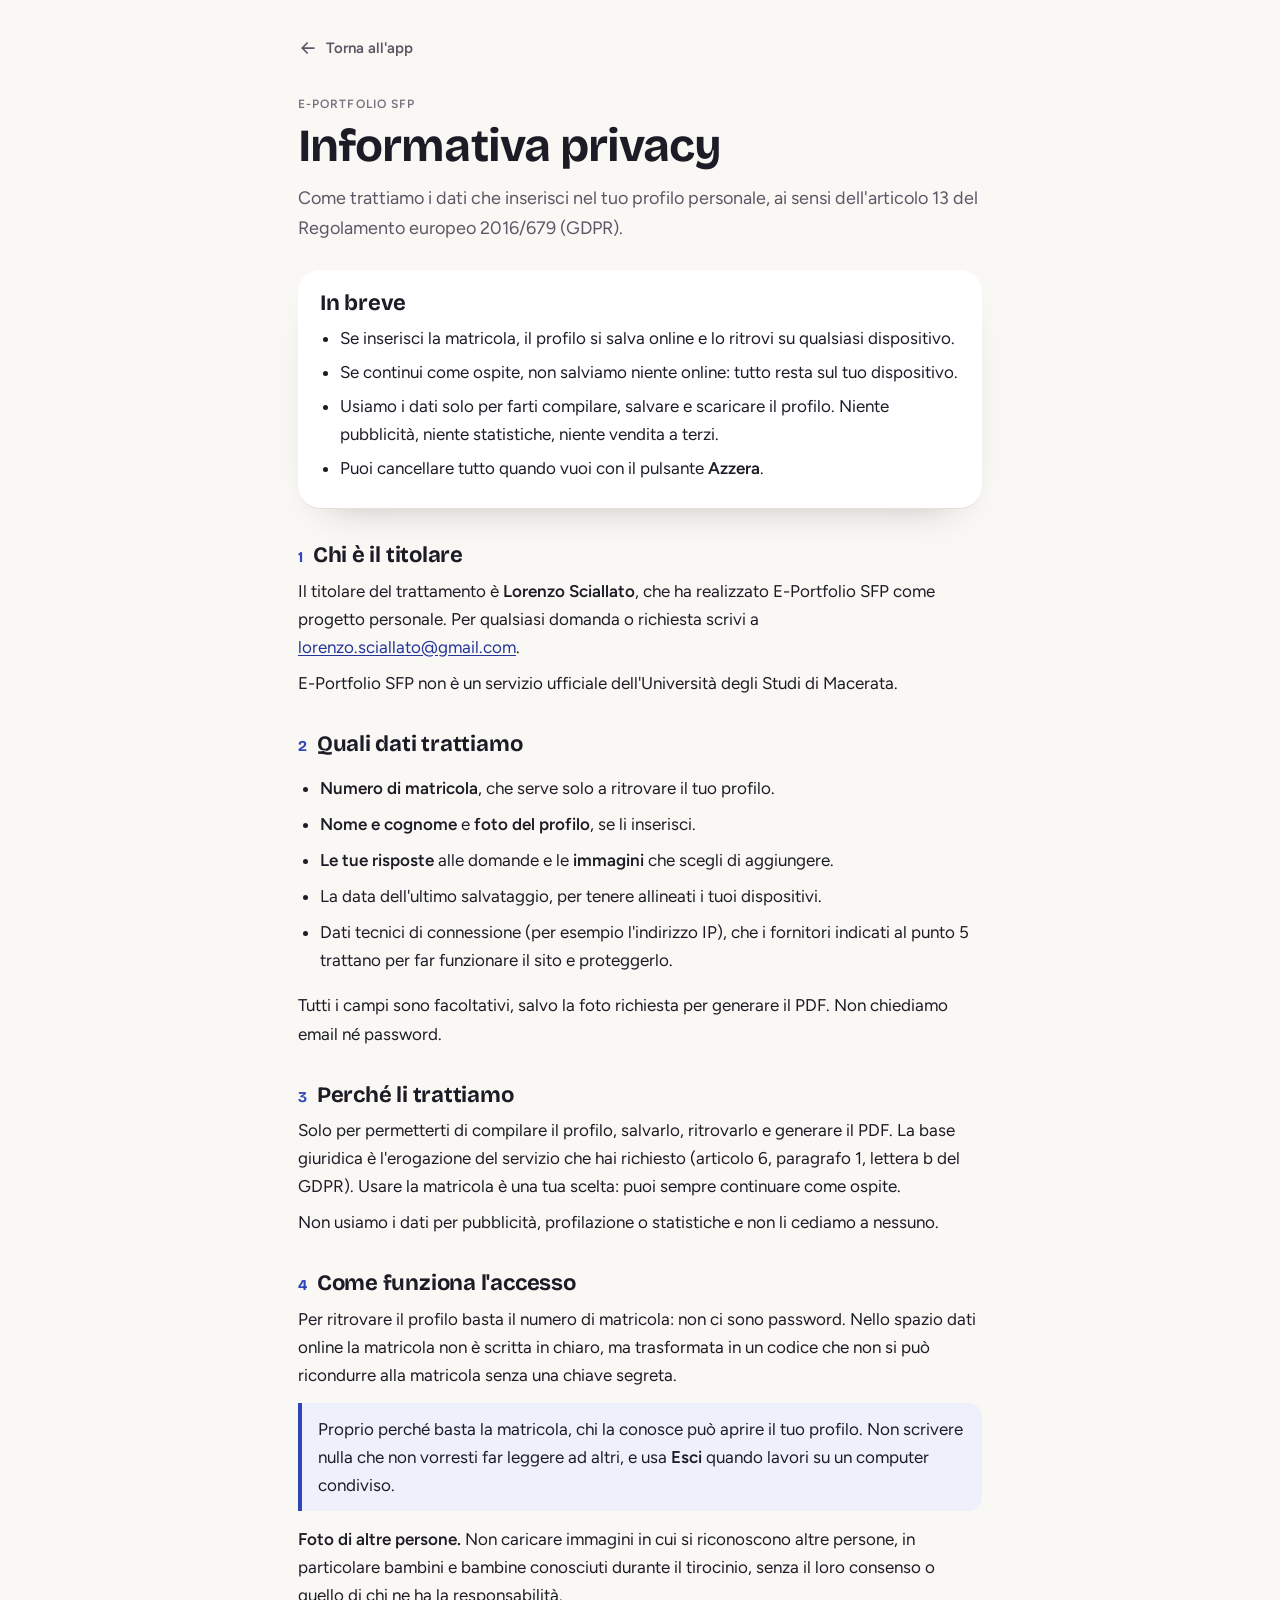
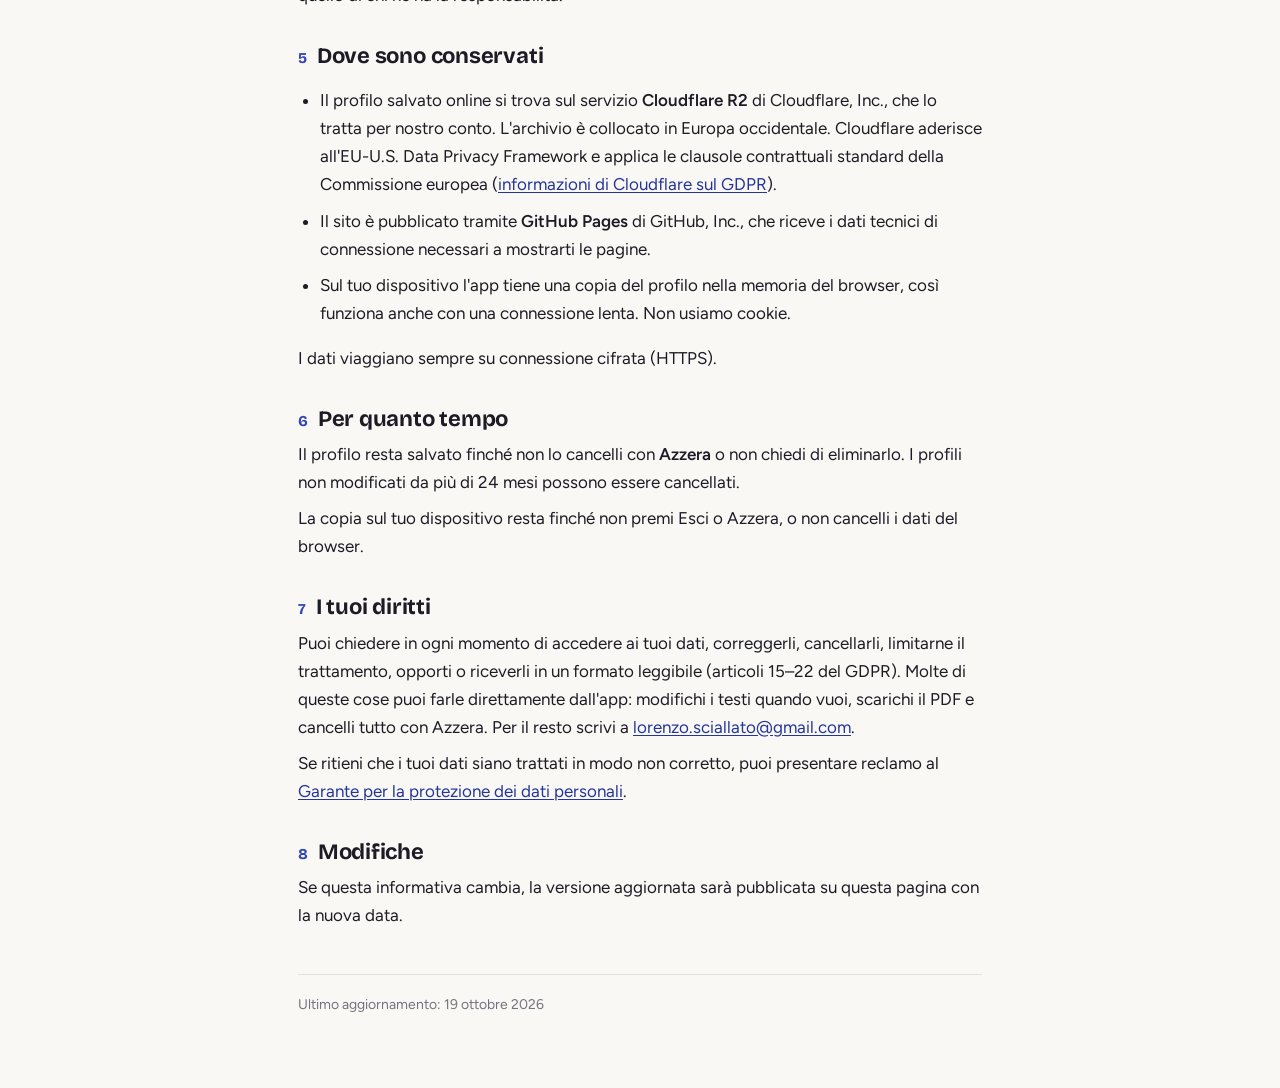
==== privacy.html @ 47c365b1 "Pubblica E-Portfolio SFP con salvataggio online e informativa privacy Co-Authored-By: Claude Opus 5." ====
<!doctype html>
<html lang="it">
<head>
<meta charset="utf-8">
<meta name="viewport" content="width=device-width,initial-scale=1,viewport-fit=cover">
<title>Informativa privacy · E-Portfolio SFP</title>
<meta name="description" content="Come vengono trattati i dati del profilo personale E-Portfolio SFP.">
<style>
@font-face{font-family:"Tit";src:url(assets/tit-700.ttf) format("truetype");font-weight:700;font-display:swap}
@font-face{font-family:"Txt";src:url(assets/txt-400.ttf) format("truetype");font-weight:400;font-display:swap}
@font-face{font-family:"Txt";src:url(assets/txt-600.ttf) format("truetype");font-weight:600;font-display:swap}
:root{--bg:#faf8f4;--surface:#fff;--ink:#1d1b26;--soft:#5b5766;--faint:#767280;--line:#e6e0d6;--brand:#3046b8;--brand-deep:#24359a}
*{box-sizing:border-box}
html{-webkit-text-size-adjust:100%}
body{margin:0;background:var(--bg);color:var(--ink);font:400 17px/1.65 "Txt",system-ui,sans-serif}
.wrap{max-width:720px;margin:0 auto;padding:28px max(18px,env(safe-area-inset-left)) 64px}
.torna{display:inline-flex;align-items:center;gap:8px;color:var(--soft);text-decoration:none;font-weight:600;font-size:15px;padding:8px 12px;margin-left:-12px;border-radius:12px}
.torna:hover{background:#f2eee7;color:var(--ink)}
.torna svg{width:20px;height:20px}
.eti{margin:26px 0 6px;font-size:12px;font-weight:600;letter-spacing:.09em;text-transform:uppercase;color:var(--faint)}
h1{font-family:"Tit",system-ui,sans-serif;font-weight:700;font-size:clamp(32px,7vw,46px);line-height:1.08;letter-spacing:-.02em;margin:0 0 14px}
.intro{color:var(--soft);font-size:18px;margin:0 0 26px}
.in-breve{background:var(--surface);border-radius:22px;padding:20px 22px;box-shadow:0 1px 0 var(--line),0 20px 40px -30px rgba(29,27,38,.4);margin-bottom:34px}
.in-breve h2{margin-top:0}
.in-breve ul{margin:0;padding-left:20px}
.in-breve li{margin:6px 0}
h2{font-family:"Tit",system-ui,sans-serif;font-weight:700;font-size:22px;line-height:1.2;letter-spacing:-.01em;margin:34px 0 8px;display:flex;gap:10px;align-items:baseline}
h2 b{color:var(--brand);font-size:15px;font-variant-numeric:tabular-nums}
p,li{margin:8px 0}
ul{padding-left:22px}
a{color:var(--brand-deep);text-underline-offset:2px}
.attenzione{border-left:4px solid var(--brand);background:#eef0fb;border-radius:0 14px 14px 0;padding:12px 16px;margin:14px 0}
.piede{margin-top:44px;padding-top:18px;border-top:1px solid var(--line);color:var(--faint);font-size:14px}
</style>
</head>
<body>
<main class="wrap">
  <a class="torna" href="./"><svg viewBox="0 0 24 24" fill="none" stroke="currentColor" stroke-width="2.1" stroke-linecap="round" stroke-linejoin="round" aria-hidden="true"><path d="M19 12H5M11 18l-6-6 6-6"/></svg>Torna all'app</a>
  <p class="eti">E-Portfolio SFP</p>
  <h1>Informativa privacy</h1>
  <p class="intro">Come trattiamo i dati che inserisci nel tuo profilo personale, ai sensi dell'articolo 13 del Regolamento europeo 2016/679 (GDPR).</p>

  <section class="in-breve" aria-label="In breve">
    <h2>In breve</h2>
    <ul>
      <li>Se inserisci la matricola, il profilo si salva online e lo ritrovi su qualsiasi dispositivo.</li>
      <li>Se continui come ospite, non salviamo niente online: tutto resta sul tuo dispositivo.</li>
      <li>Usiamo i dati solo per farti compilare, salvare e scaricare il profilo. Niente pubblicità, niente statistiche, niente vendita a terzi.</li>
      <li>Puoi cancellare tutto quando vuoi con il pulsante <strong>Azzera</strong>.</li>
    </ul>
  </section>

  <h2><b>1</b>Chi è il titolare</h2>
  <p>Il titolare del trattamento è <strong>Lorenzo Sciallato</strong>, che ha realizzato E-Portfolio SFP come progetto personale. Per qualsiasi domanda o richiesta scrivi a <a href="mailto:lorenzo.sciallato@gmail.com">lorenzo.sciallato@gmail.com</a>.</p>
  <p>E-Portfolio SFP non è un servizio ufficiale dell'Università degli Studi di Macerata.</p>

  <h2><b>2</b>Quali dati trattiamo</h2>
  <ul>
    <li><strong>Numero di matricola</strong>, che serve solo a ritrovare il tuo profilo.</li>
    <li><strong>Nome e cognome</strong> e <strong>foto del profilo</strong>, se li inserisci.</li>
    <li><strong>Le tue risposte</strong> alle domande e le <strong>immagini</strong> che scegli di aggiungere.</li>
    <li>La data dell'ultimo salvataggio, per tenere allineati i tuoi dispositivi.</li>
    <li>Dati tecnici di connessione (per esempio l'indirizzo IP), che i fornitori indicati al punto 5 trattano per far funzionare il sito e proteggerlo.</li>
  </ul>
  <p>Tutti i campi sono facoltativi, salvo la foto richiesta per generare il PDF. Non chiediamo email né password.</p>

  <h2><b>3</b>Perché li trattiamo</h2>
  <p>Solo per permetterti di compilare il profilo, salvarlo, ritrovarlo e generare il PDF. La base giuridica è l'erogazione del servizio che hai richiesto (articolo 6, paragrafo 1, lettera b del GDPR). Usare la matricola è una tua scelta: puoi sempre continuare come ospite.</p>
  <p>Non usiamo i dati per pubblicità, profilazione o statistiche e non li cediamo a nessuno.</p>

  <h2><b>4</b>Come funziona l'accesso</h2>
  <p>Per ritrovare il profilo basta il numero di matricola: non ci sono password. Nello spazio dati online la matricola non è scritta in chiaro, ma trasformata in un codice che non si può ricondurre alla matricola senza una chiave segreta.</p>
  <div class="attenzione">Proprio perché basta la matricola, chi la conosce può aprire il tuo profilo. Non scrivere nulla che non vorresti far leggere ad altri, e usa <strong>Esci</strong> quando lavori su un computer condiviso.</div>
  <p><strong>Foto di altre persone.</strong> Non caricare immagini in cui si riconoscono altre persone, in particolare bambini e bambine conosciuti durante il tirocinio, senza il loro consenso o quello di chi ne ha la responsabilità.</p>

  <h2><b>5</b>Dove sono conservati</h2>
  <ul>
    <li>Il profilo salvato online si trova sul servizio <strong>Cloudflare R2</strong> di Cloudflare, Inc., che lo tratta per nostro conto. L'archivio è collocato in Europa occidentale. Cloudflare aderisce all'EU-U.S. Data Privacy Framework e applica le clausole contrattuali standard della Commissione europea (<a href="https://www.cloudflare.com/trust-hub/gdpr/" target="_blank" rel="noopener">informazioni di Cloudflare sul GDPR</a>).</li>
    <li>Il sito è pubblicato tramite <strong>GitHub Pages</strong> di GitHub, Inc., che riceve i dati tecnici di connessione necessari a mostrarti le pagine.</li>
    <li>Sul tuo dispositivo l'app tiene una copia del profilo nella memoria del browser, così funziona anche con una connessione lenta. Non usiamo cookie.</li>
  </ul>
  <p>I dati viaggiano sempre su connessione cifrata (HTTPS).</p>

  <h2><b>6</b>Per quanto tempo</h2>
  <p>Il profilo resta salvato finché non lo cancelli con <strong>Azzera</strong> o non chiedi di eliminarlo. I profili non modificati da più di 24 mesi possono essere cancellati.</p>
  <p>La copia sul tuo dispositivo resta finché non premi Esci o Azzera, o non cancelli i dati del browser.</p>

  <h2><b>7</b>I tuoi diritti</h2>
  <p>Puoi chiedere in ogni momento di accedere ai tuoi dati, correggerli, cancellarli, limitarne il trattamento, opporti o riceverli in un formato leggibile (articoli 15–22 del GDPR). Molte di queste cose puoi farle direttamente dall'app: modifichi i testi quando vuoi, scarichi il PDF e cancelli tutto con Azzera. Per il resto scrivi a <a href="mailto:lorenzo.sciallato@gmail.com">lorenzo.sciallato@gmail.com</a>.</p>
  <p>Se ritieni che i tuoi dati siano trattati in modo non corretto, puoi presentare reclamo al <a href="https://www.garanteprivacy.it" target="_blank" rel="noopener">Garante per la protezione dei dati personali</a>.</p>

  <h2><b>8</b>Modifiche</h2>
  <p>Se questa informativa cambia, la versione aggiornata sarà pubblicata su questa pagina con la nuova data.</p>

  <p class="piede">Ultimo aggiornamento: 19 ottobre 2026</p>
</main>
</body>
</html>
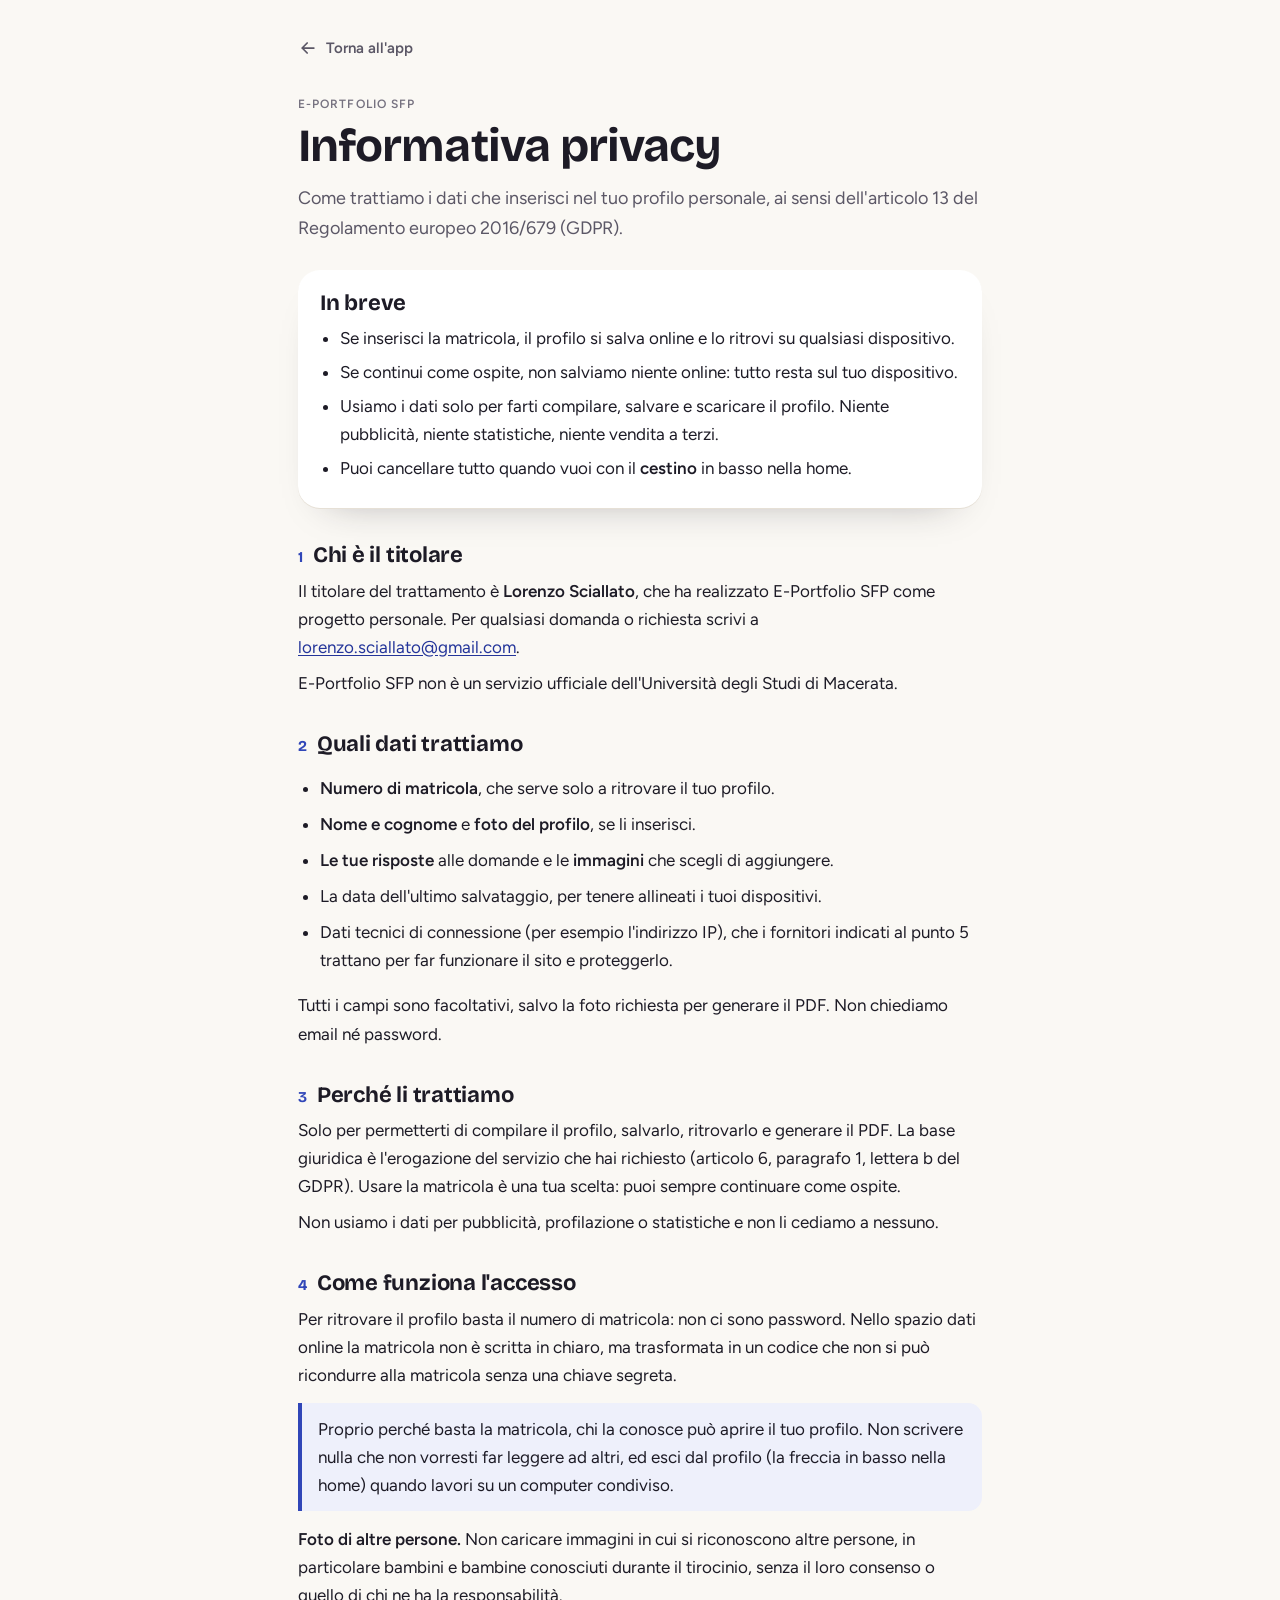
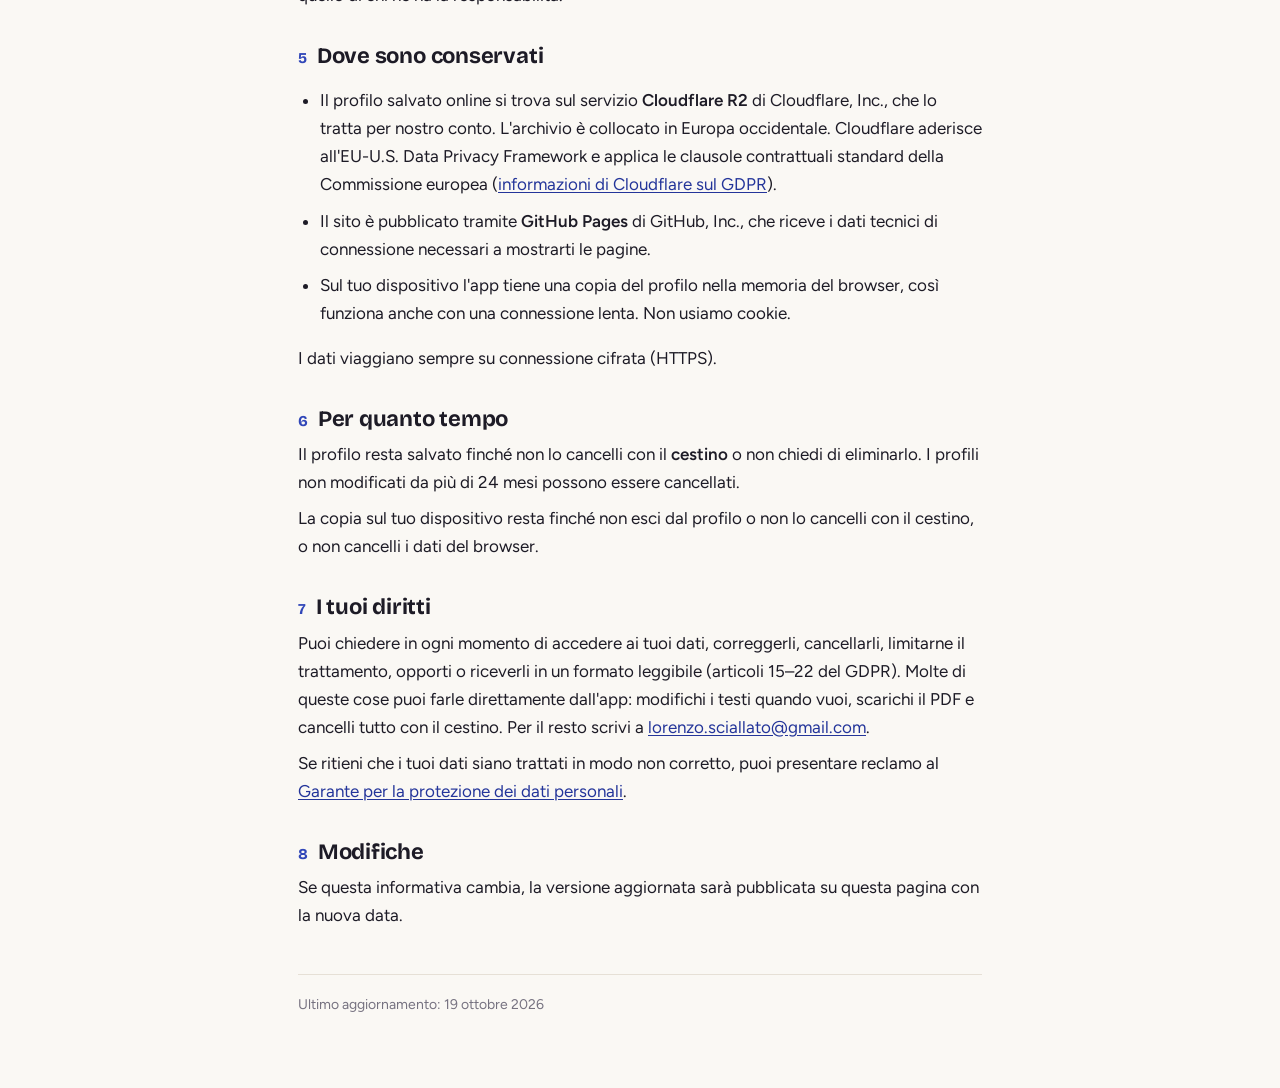
==== commit 1b3015c7: "Pulsanti con icone nella barra in basso, messaggio Bentornato Co-Authored-By: Claude Opus 5.5 <norep" ====
--- a/privacy.html
+++ b/privacy.html
@@ -46,7 +46,7 @@
       <li>Se inserisci la matricola, il profilo si salva online e lo ritrovi su qualsiasi dispositivo.</li>
       <li>Se continui come ospite, non salviamo niente online: tutto resta sul tuo dispositivo.</li>
       <li>Usiamo i dati solo per farti compilare, salvare e scaricare il profilo. Niente pubblicità, niente statistiche, niente vendita a terzi.</li>
-      <li>Puoi cancellare tutto quando vuoi con il pulsante <strong>Azzera</strong>.</li>
+      <li>Puoi cancellare tutto quando vuoi con il <strong>cestino</strong> in basso nella home.</li>
     </ul>
   </section>
 
@@ -70,7 +70,7 @@
 
   <h2><b>4</b>Come funziona l'accesso</h2>
   <p>Per ritrovare il profilo basta il numero di matricola: non ci sono password. Nello spazio dati online la matricola non è scritta in chiaro, ma trasformata in un codice che non si può ricondurre alla matricola senza una chiave segreta.</p>
-  <div class="attenzione">Proprio perché basta la matricola, chi la conosce può aprire il tuo profilo. Non scrivere nulla che non vorresti far leggere ad altri, e usa <strong>Esci</strong> quando lavori su un computer condiviso.</div>
+  <div class="attenzione">Proprio perché basta la matricola, chi la conosce può aprire il tuo profilo. Non scrivere nulla che non vorresti far leggere ad altri, ed esci dal profilo (la freccia in basso nella home) quando lavori su un computer condiviso.</div>
   <p><strong>Foto di altre persone.</strong> Non caricare immagini in cui si riconoscono altre persone, in particolare bambini e bambine conosciuti durante il tirocinio, senza il loro consenso o quello di chi ne ha la responsabilità.</p>
 
   <h2><b>5</b>Dove sono conservati</h2>
@@ -82,11 +82,11 @@
   <p>I dati viaggiano sempre su connessione cifrata (HTTPS).</p>
 
   <h2><b>6</b>Per quanto tempo</h2>
-  <p>Il profilo resta salvato finché non lo cancelli con <strong>Azzera</strong> o non chiedi di eliminarlo. I profili non modificati da più di 24 mesi possono essere cancellati.</p>
-  <p>La copia sul tuo dispositivo resta finché non premi Esci o Azzera, o non cancelli i dati del browser.</p>
+  <p>Il profilo resta salvato finché non lo cancelli con il <strong>cestino</strong> o non chiedi di eliminarlo. I profili non modificati da più di 24 mesi possono essere cancellati.</p>
+  <p>La copia sul tuo dispositivo resta finché non esci dal profilo o non lo cancelli con il cestino, o non cancelli i dati del browser.</p>
 
   <h2><b>7</b>I tuoi diritti</h2>
-  <p>Puoi chiedere in ogni momento di accedere ai tuoi dati, correggerli, cancellarli, limitarne il trattamento, opporti o riceverli in un formato leggibile (articoli 15–22 del GDPR). Molte di queste cose puoi farle direttamente dall'app: modifichi i testi quando vuoi, scarichi il PDF e cancelli tutto con Azzera. Per il resto scrivi a <a href="mailto:lorenzo.sciallato@gmail.com">lorenzo.sciallato@gmail.com</a>.</p>
+  <p>Puoi chiedere in ogni momento di accedere ai tuoi dati, correggerli, cancellarli, limitarne il trattamento, opporti o riceverli in un formato leggibile (articoli 15–22 del GDPR). Molte di queste cose puoi farle direttamente dall'app: modifichi i testi quando vuoi, scarichi il PDF e cancelli tutto con il cestino. Per il resto scrivi a <a href="mailto:lorenzo.sciallato@gmail.com">lorenzo.sciallato@gmail.com</a>.</p>
   <p>Se ritieni che i tuoi dati siano trattati in modo non corretto, puoi presentare reclamo al <a href="https://www.garanteprivacy.it" target="_blank" rel="noopener">Garante per la protezione dei dati personali</a>.</p>
 
   <h2><b>8</b>Modifiche</h2>
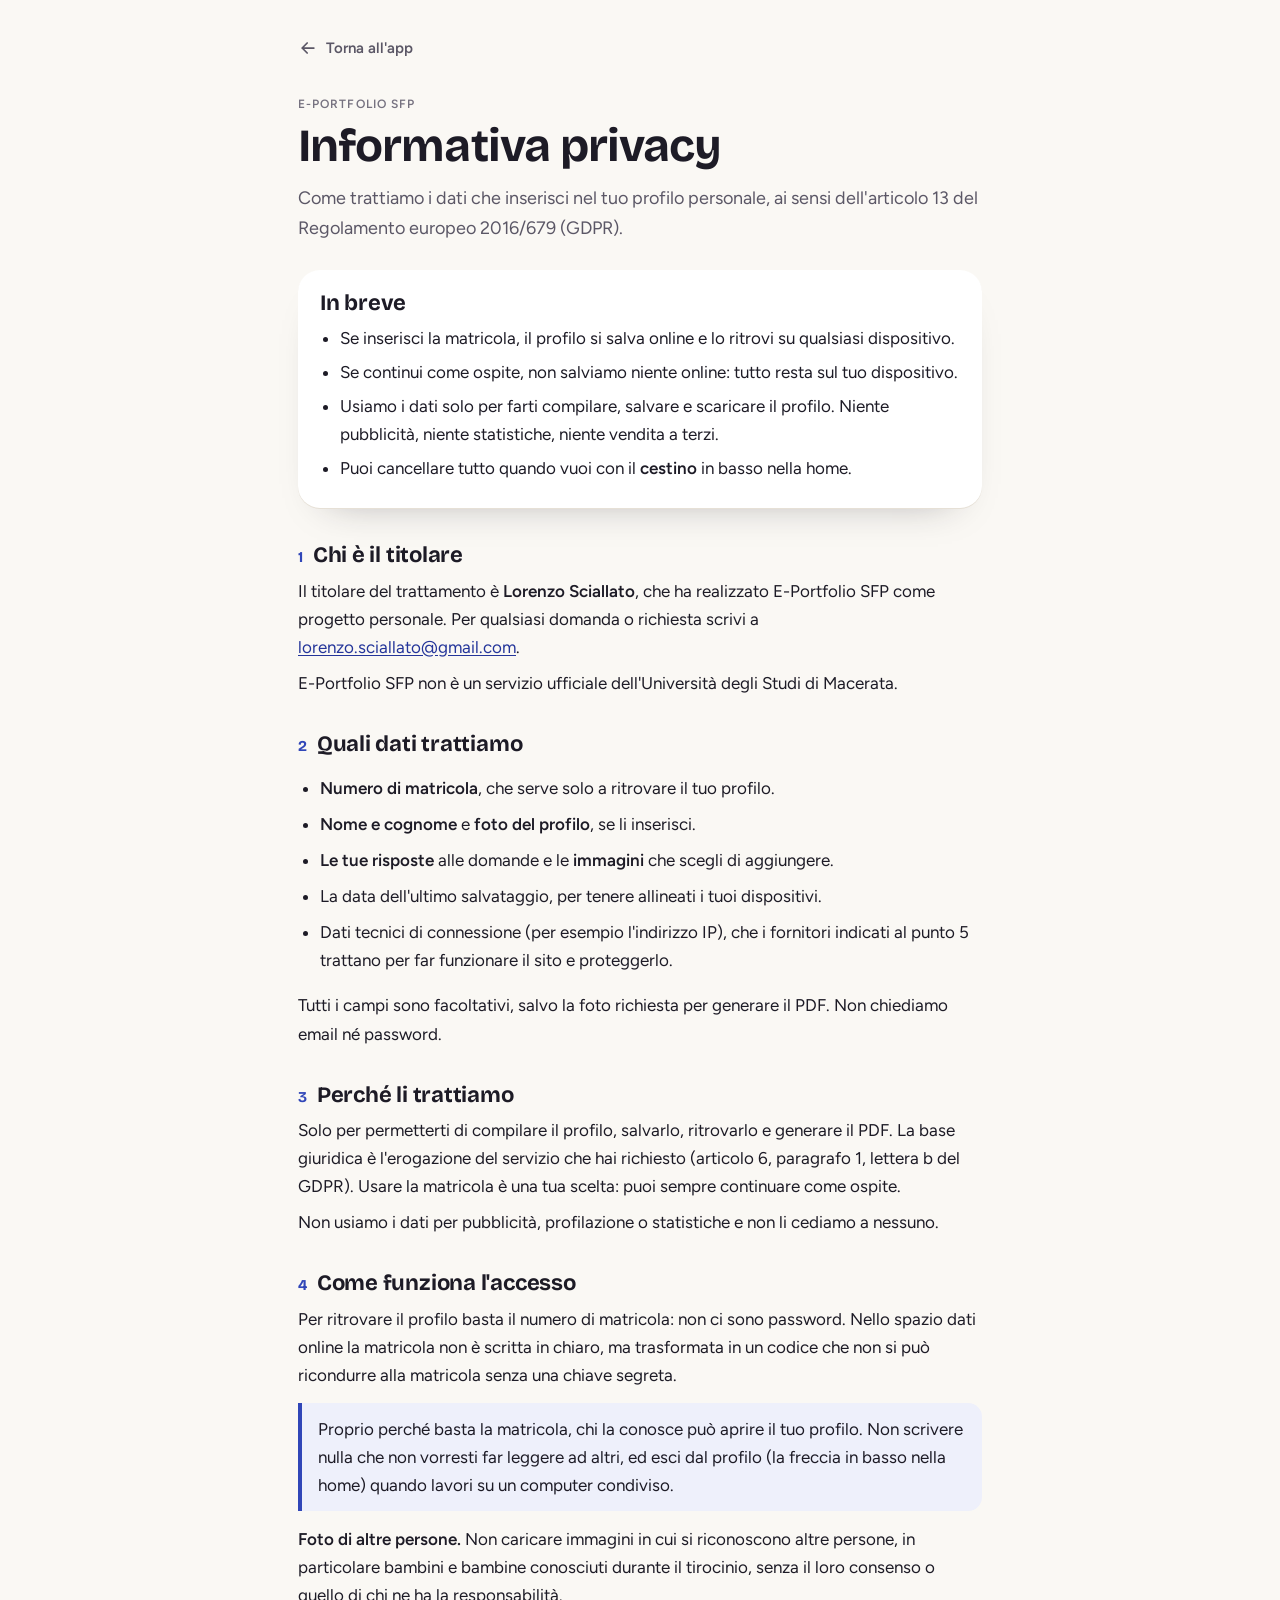
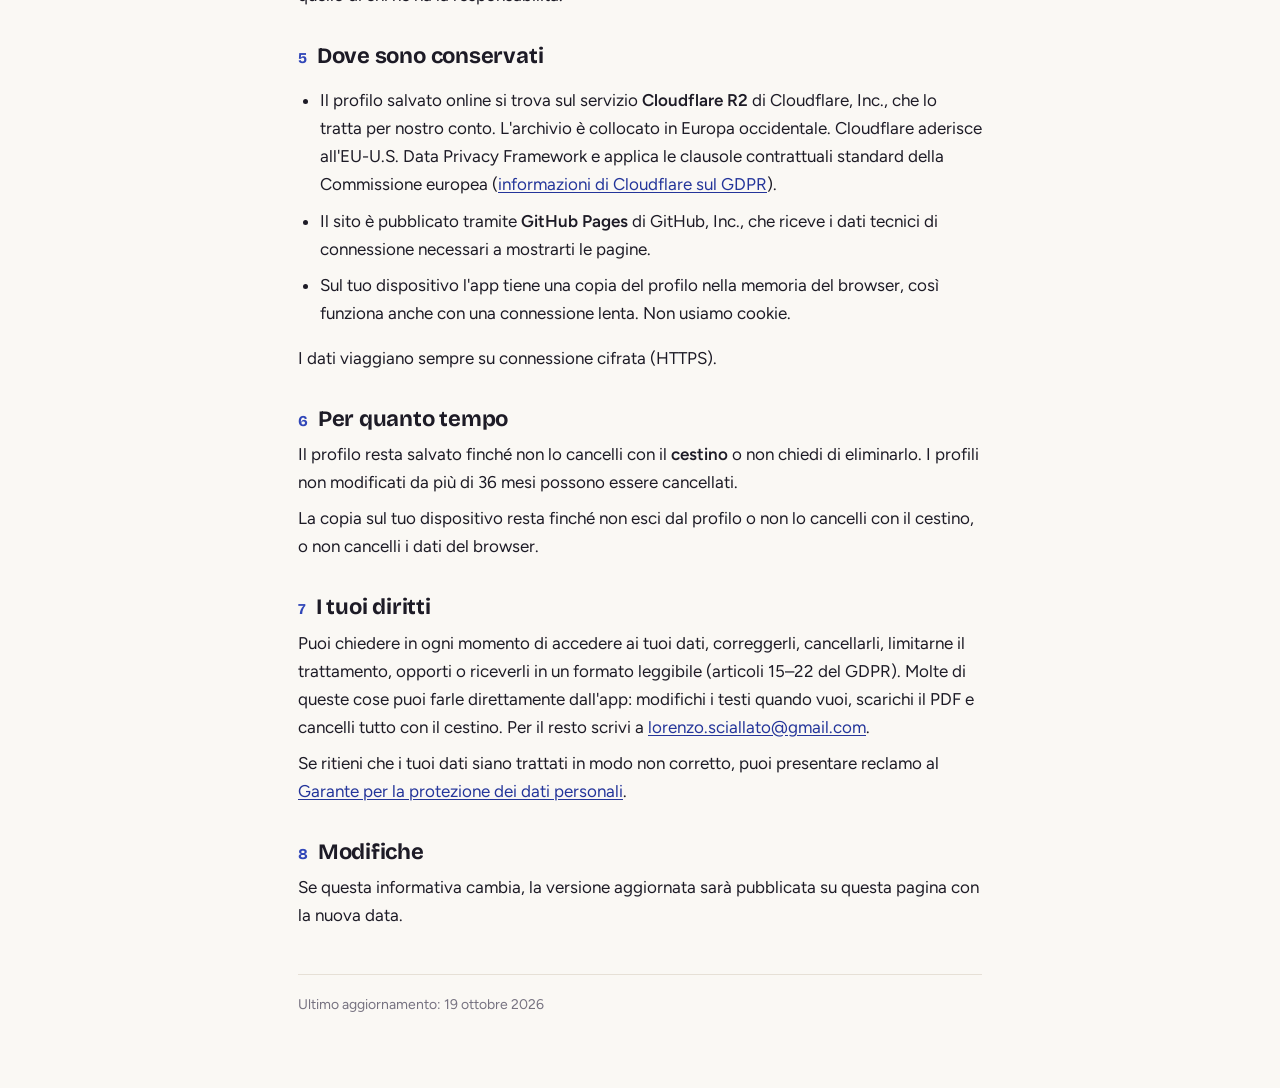
==== commit 4f3664b3: "Sorgenti dell'app, limite di tentativi, privacy a 36 mesi Co-Authored-By: Claude Opus 5.5 <noreply@a" ====
--- a/privacy.html
+++ b/privacy.html
@@ -4,6 +4,8 @@
 <meta charset="utf-8">
 <meta name="viewport" content="width=device-width,initial-scale=1,viewport-fit=cover">
 <title>Informativa privacy · E-Portfolio SFP</title>
+<link rel="icon" type="image/png" sizes="32x32" href="icone/favicon-32.png">
+<link rel="apple-touch-icon" href="icone/apple-touch-icon.png">
 <meta name="description" content="Come vengono trattati i dati del profilo personale E-Portfolio SFP.">
 <style>
 @font-face{font-family:"Tit";src:url(assets/tit-700.ttf) format("truetype");font-weight:700;font-display:swap}
@@ -82,7 +84,7 @@
   <p>I dati viaggiano sempre su connessione cifrata (HTTPS).</p>
 
   <h2><b>6</b>Per quanto tempo</h2>
-  <p>Il profilo resta salvato finché non lo cancelli con il <strong>cestino</strong> o non chiedi di eliminarlo. I profili non modificati da più di 24 mesi possono essere cancellati.</p>
+  <p>Il profilo resta salvato finché non lo cancelli con il <strong>cestino</strong> o non chiedi di eliminarlo. I profili non modificati da più di 36 mesi possono essere cancellati.</p>
   <p>La copia sul tuo dispositivo resta finché non esci dal profilo o non lo cancelli con il cestino, o non cancelli i dati del browser.</p>
 
   <h2><b>7</b>I tuoi diritti</h2>
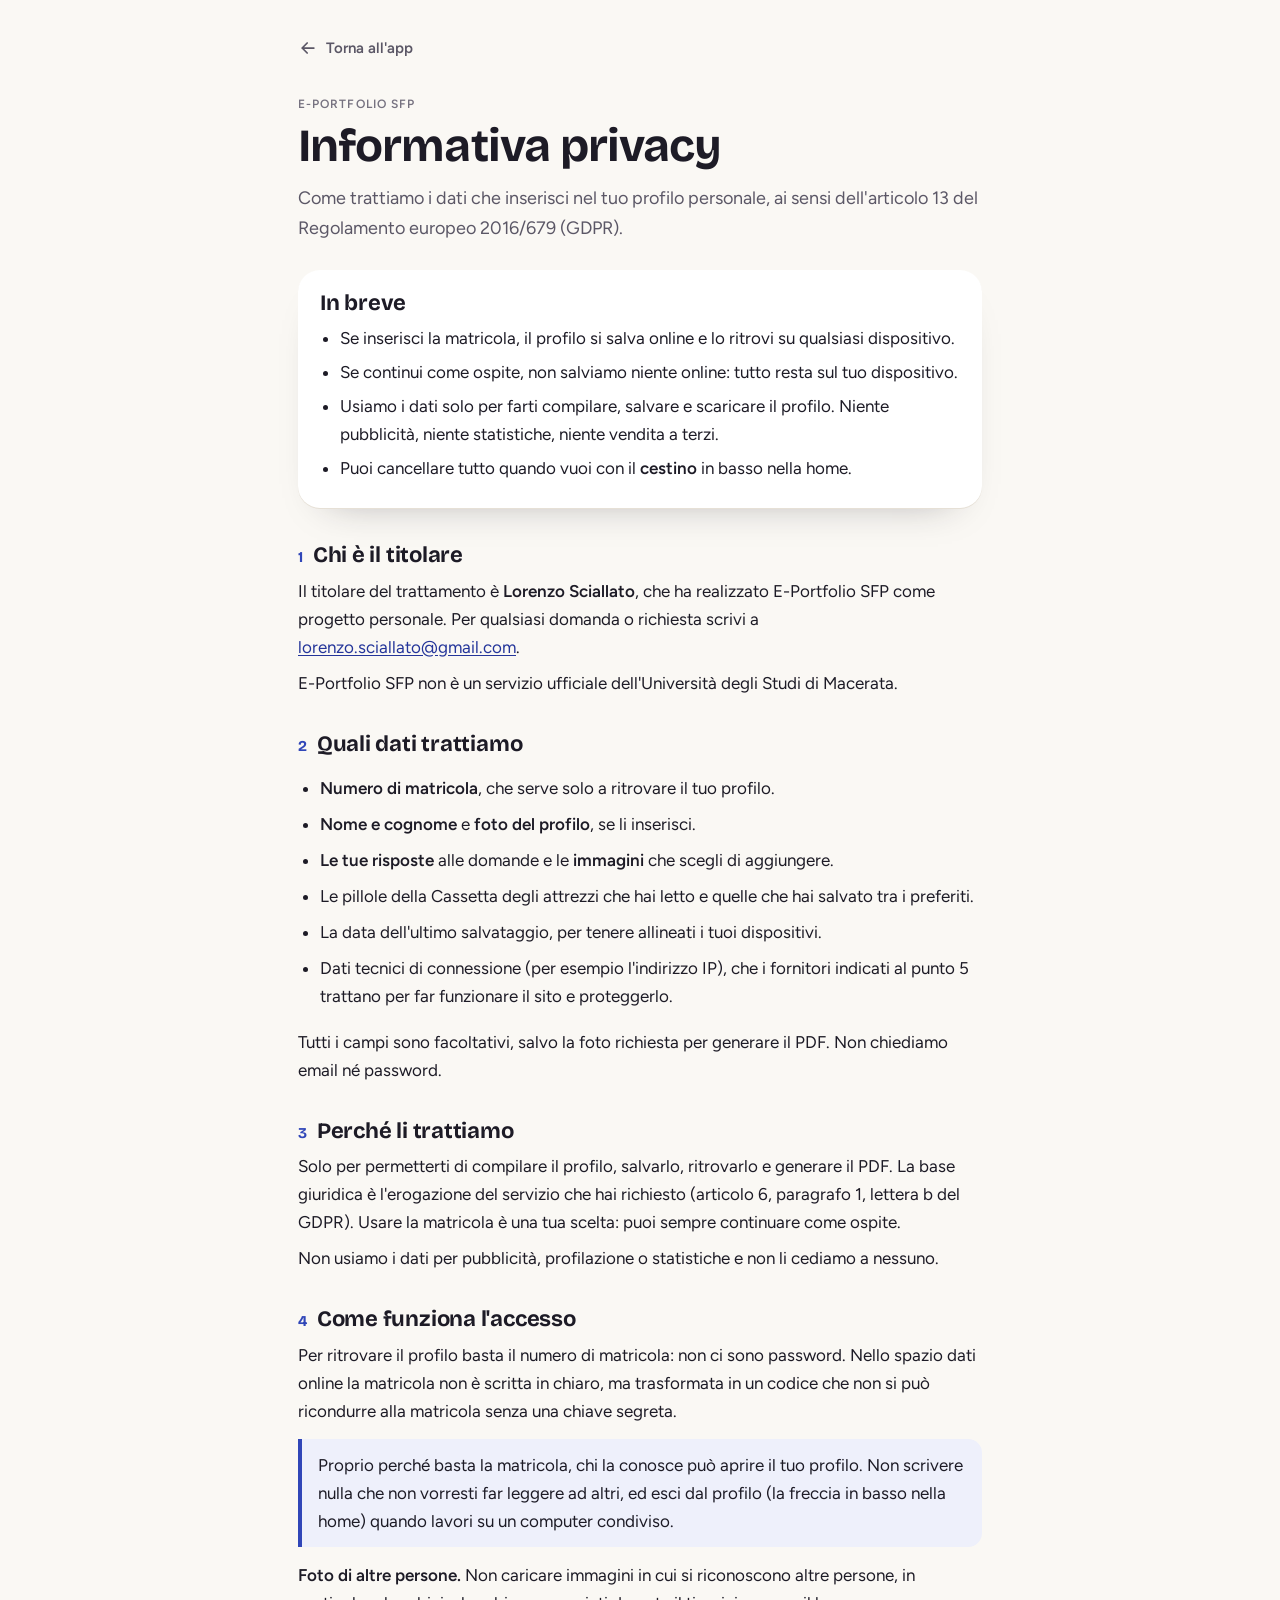
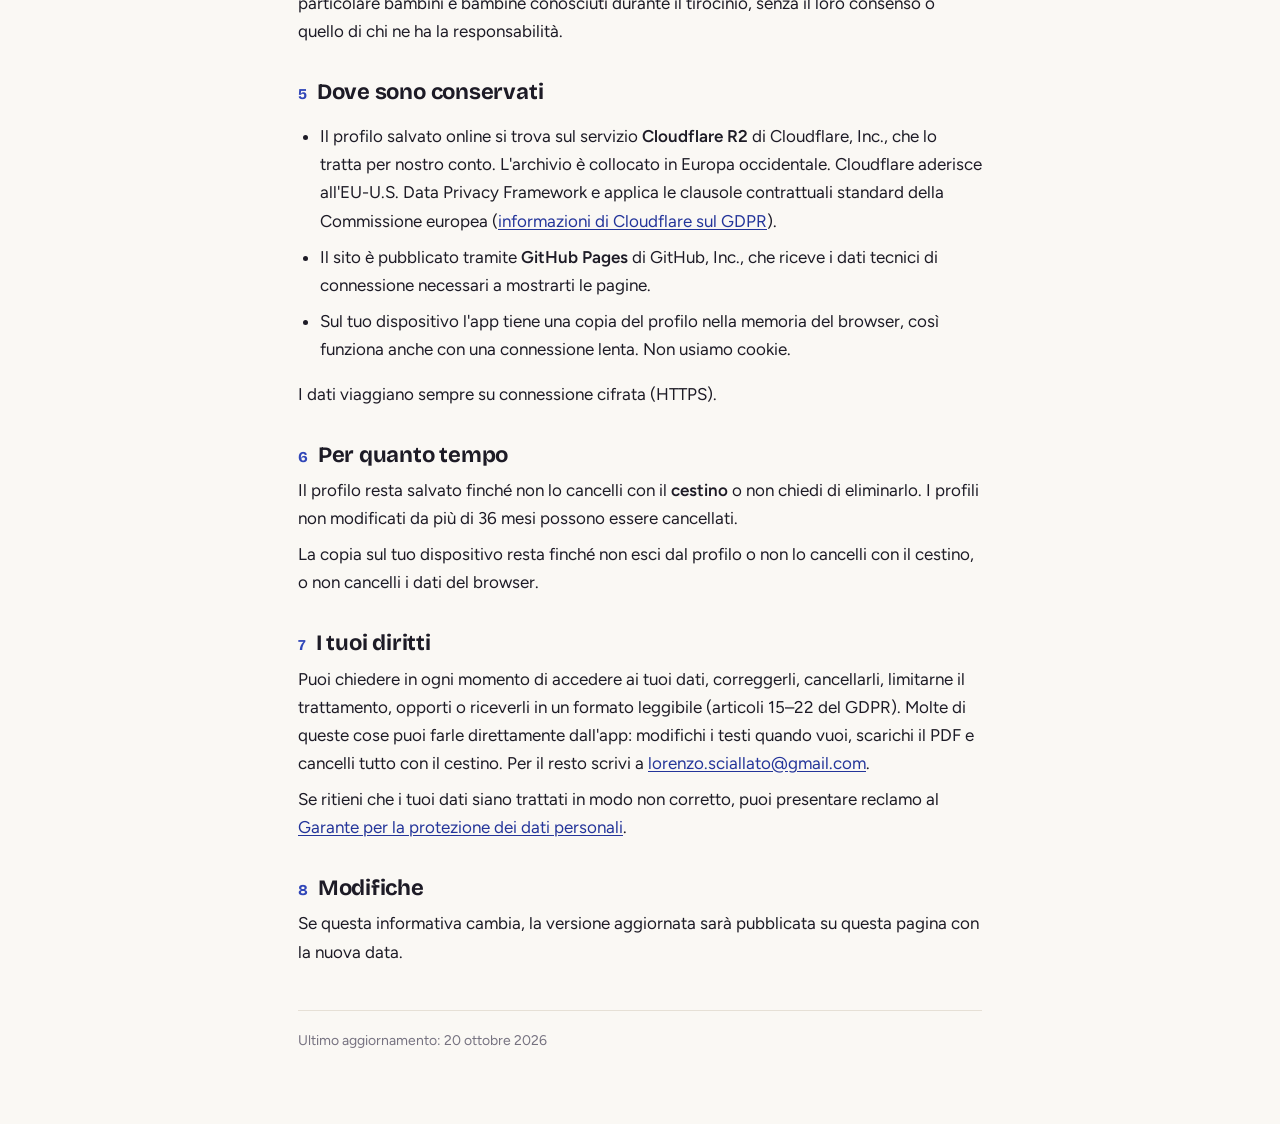
==== commit 60ff738f: "Informativa privacy: pillole lette e preferiti Co-Authored-By: Claude Opus 5.5 <noreply@anthropic.co" ====
--- a/privacy.html
+++ b/privacy.html
@@ -61,6 +61,7 @@
     <li><strong>Numero di matricola</strong>, che serve solo a ritrovare il tuo profilo.</li>
     <li><strong>Nome e cognome</strong> e <strong>foto del profilo</strong>, se li inserisci.</li>
     <li><strong>Le tue risposte</strong> alle domande e le <strong>immagini</strong> che scegli di aggiungere.</li>
+    <li>Le pillole della Cassetta degli attrezzi che hai letto e quelle che hai salvato tra i preferiti.</li>
     <li>La data dell'ultimo salvataggio, per tenere allineati i tuoi dispositivi.</li>
     <li>Dati tecnici di connessione (per esempio l'indirizzo IP), che i fornitori indicati al punto 5 trattano per far funzionare il sito e proteggerlo.</li>
   </ul>
@@ -94,7 +95,7 @@
   <h2><b>8</b>Modifiche</h2>
   <p>Se questa informativa cambia, la versione aggiornata sarà pubblicata su questa pagina con la nuova data.</p>
 
-  <p class="piede">Ultimo aggiornamento: 19 ottobre 2026</p>
+  <p class="piede">Ultimo aggiornamento: 20 ottobre 2026</p>
 </main>
 </body>
 </html>
